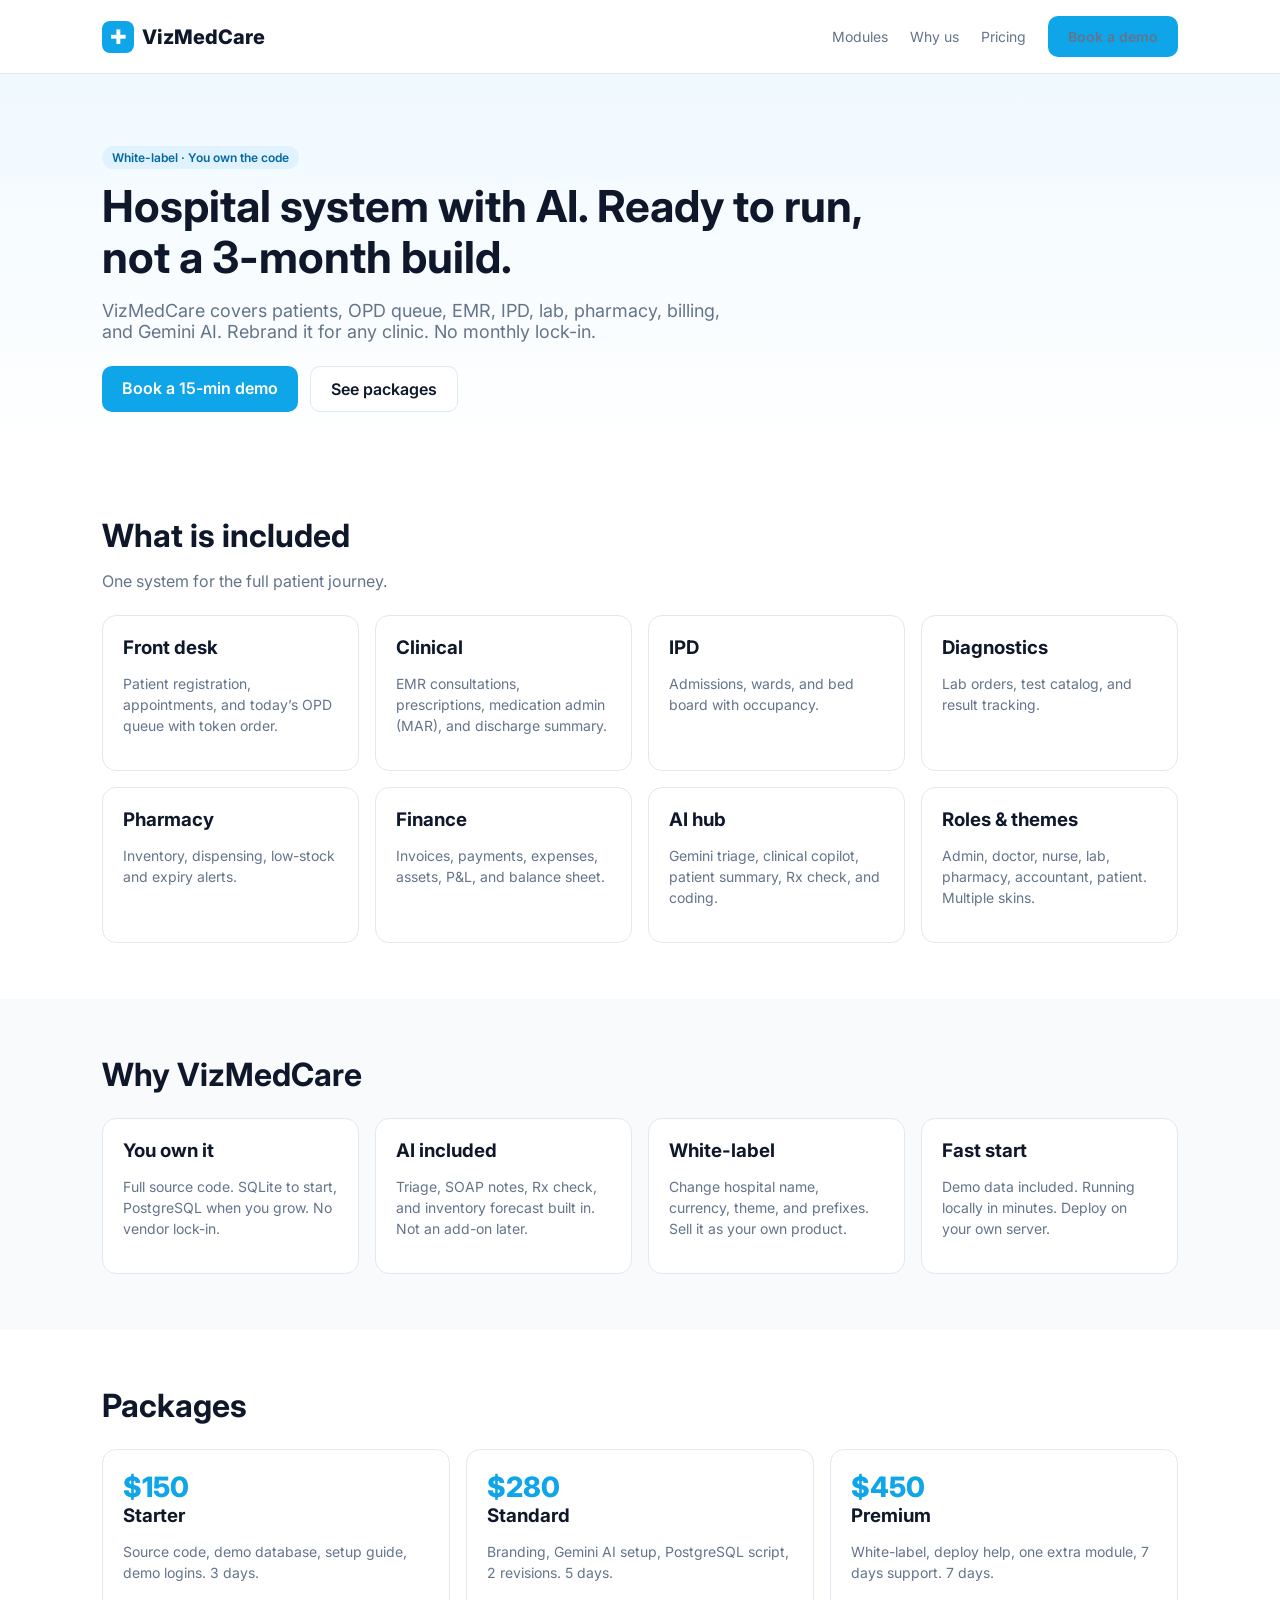
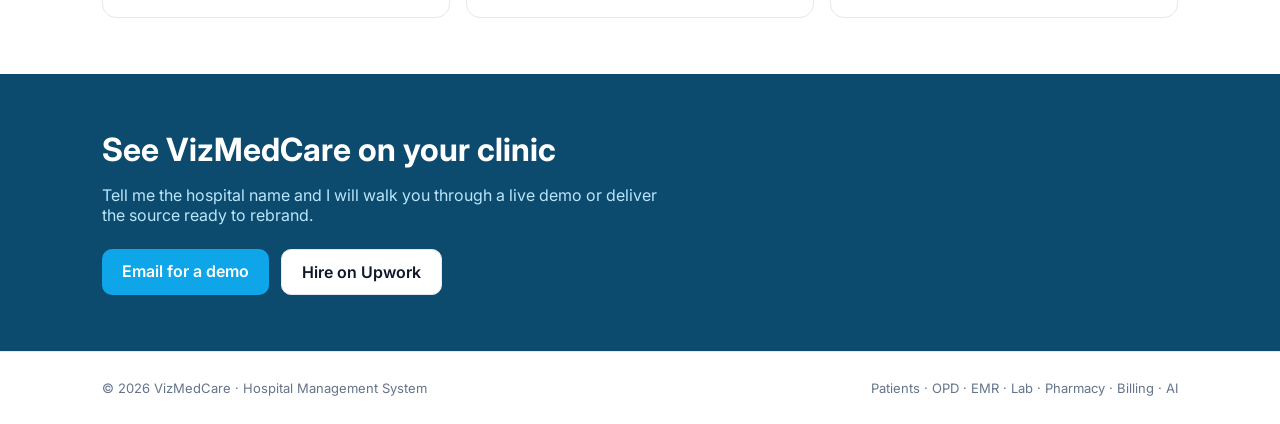
==== marketing/index.html @ f9dc9d74 "Add VizMedCare marketing landing page" ====
<!DOCTYPE html>
<html lang="en">
<head>
<meta charset="UTF-8">
<meta name="viewport" content="width=device-width, initial-scale=1">
<title>VizMedCare — Hospital Management System You Own</title>
<meta name="description" content="White-label hospital management system with EMR, OPD, pharmacy, billing, and AI. You own the source code.">
<link rel="preconnect" href="https://fonts.googleapis.com">
<link href="https://fonts.googleapis.com/css2?family=Inter:wght@400;500;600;700;800&display=swap" rel="stylesheet">
<style>
:root{--brand:#0ea5e9;--ink:#0f172a;--muted:#64748b;--bg:#f8fafc;--card:#fff;--line:#e2e8f0}
*{box-sizing:border-box}body{margin:0;font-family:Inter,system-ui,sans-serif;color:var(--ink);background:#fff}
a{color:inherit;text-decoration:none}
.nav{display:flex;justify-content:space-between;align-items:center;padding:16px 8%;border-bottom:1px solid var(--line);position:sticky;top:0;background:#fff;z-index:10}
.logo{font-weight:800;font-size:20px;display:flex;align-items:center;gap:8px}
.logo span{background:var(--brand);color:#fff;width:32px;height:32px;border-radius:8px;display:grid;place-items:center}
.nav a{margin-left:18px;font-size:14px;color:var(--muted)}
.btn{display:inline-block;background:var(--brand);color:#fff;padding:12px 20px;border-radius:10px;font-weight:600;border:0}
.btn.ghost{background:#fff;color:var(--ink);border:1px solid var(--line)}
.hero{padding:72px 8% 48px;background:linear-gradient(180deg,#f0f9ff, #fff)}
.hero h1{font-size:44px;line-height:1.15;margin:0 0 16px;max-width:760px}
.hero p{font-size:18px;color:var(--muted);max-width:640px}
.cta{display:flex;gap:12px;margin-top:24px;flex-wrap:wrap}
.section{padding:56px 8%}
.section h2{font-size:32px;margin:0 0 12px}
.grid{display:grid;grid-template-columns:repeat(auto-fit,minmax(240px,1fr));gap:16px;margin-top:24px}
.card{background:var(--card);border:1px solid var(--line);border-radius:14px;padding:20px}
.card h3{margin:0 0 8px}
.card p,.card li{color:var(--muted);font-size:14px;line-height:1.5}
.price{font-size:28px;font-weight:800;color:var(--brand)}
.footer{padding:28px 8%;border-top:1px solid var(--line);color:var(--muted);font-size:13px;display:flex;justify-content:space-between;flex-wrap:wrap;gap:8px}
.badge{display:inline-block;background:#e0f2fe;color:#0369a1;padding:4px 10px;border-radius:999px;font-size:12px;font-weight:600;margin-bottom:12px}
@media(max-width:700px){.hero h1{font-size:32px}}
</style>
</head>
<body>
<nav class="nav">
  <div class="logo"><span>✚</span> VizMedCare</div>
  <div>
    <a href="#modules">Modules</a>
    <a href="#why">Why us</a>
    <a href="#pricing">Pricing</a>
    <a class="btn" href="#contact" style="margin-left:18px">Book a demo</a>
  </div>
</nav>

<header class="hero">
  <div class="badge">White-label · You own the code</div>
  <h1>Hospital system with AI. Ready to run, not a 3-month build.</h1>
  <p>VizMedCare covers patients, OPD queue, EMR, IPD, lab, pharmacy, billing, and Gemini AI. Rebrand it for any clinic. No monthly lock-in.</p>
  <div class="cta">
    <a class="btn" href="#contact">Book a 15-min demo</a>
    <a class="btn ghost" href="#pricing">See packages</a>
  </div>
</header>

<section class="section" id="modules">
  <h2>What is included</h2>
  <p style="color:var(--muted)">One system for the full patient journey.</p>
  <div class="grid">
    <div class="card"><h3>Front desk</h3><p>Patient registration, appointments, and today’s OPD queue with token order.</p></div>
    <div class="card"><h3>Clinical</h3><p>EMR consultations, prescriptions, medication admin (MAR), and discharge summary.</p></div>
    <div class="card"><h3>IPD</h3><p>Admissions, wards, and bed board with occupancy.</p></div>
    <div class="card"><h3>Diagnostics</h3><p>Lab orders, test catalog, and result tracking.</p></div>
    <div class="card"><h3>Pharmacy</h3><p>Inventory, dispensing, low-stock and expiry alerts.</p></div>
    <div class="card"><h3>Finance</h3><p>Invoices, payments, expenses, assets, P&L, and balance sheet.</p></div>
    <div class="card"><h3>AI hub</h3><p>Gemini triage, clinical copilot, patient summary, Rx check, and coding.</p></div>
    <div class="card"><h3>Roles & themes</h3><p>Admin, doctor, nurse, lab, pharmacy, accountant, patient. Multiple skins.</p></div>
  </div>
</section>

<section class="section" id="why" style="background:var(--bg)">
  <h2>Why VizMedCare</h2>
  <div class="grid">
    <div class="card"><h3>You own it</h3><p>Full source code. SQLite to start, PostgreSQL when you grow. No vendor lock-in.</p></div>
    <div class="card"><h3>AI included</h3><p>Triage, SOAP notes, Rx check, and inventory forecast built in. Not an add-on later.</p></div>
    <div class="card"><h3>White-label</h3><p>Change hospital name, currency, theme, and prefixes. Sell it as your own product.</p></div>
    <div class="card"><h3>Fast start</h3><p>Demo data included. Running locally in minutes. Deploy on your own server.</p></div>
  </div>
</section>

<section class="section" id="pricing">
  <h2>Packages</h2>
  <div class="grid">
    <div class="card"><div class="price">$150</div><h3>Starter</h3><p>Source code, demo database, setup guide, demo logins. 3 days.</p></div>
    <div class="card"><div class="price">$280</div><h3>Standard</h3><p>Branding, Gemini AI setup, PostgreSQL script, 2 revisions. 5 days.</p></div>
    <div class="card"><div class="price">$450</div><h3>Premium</h3><p>White-label, deploy help, one extra module, 7 days support. 7 days.</p></div>
  </div>
</section>

<section class="section" id="contact" style="background:#0c4a6e;color:#fff">
  <h2 style="color:#fff">See VizMedCare on your clinic</h2>
  <p style="color:#bae6fd;max-width:560px">Tell me the hospital name and I will walk you through a live demo or deliver the source ready to rebrand.</p>
  <div class="cta">
    <a class="btn" href="mailto:info@vizmedcare.com">Email for a demo</a>
    <a class="btn ghost" href="https://www.upwork.com" target="_blank">Hire on Upwork</a>
  </div>
</section>

<footer class="footer">
  <div>© 2026 VizMedCare · Hospital Management System</div>
  <div>Patients · OPD · EMR · Lab · Pharmacy · Billing · AI</div>
</footer>
</body>
</html>
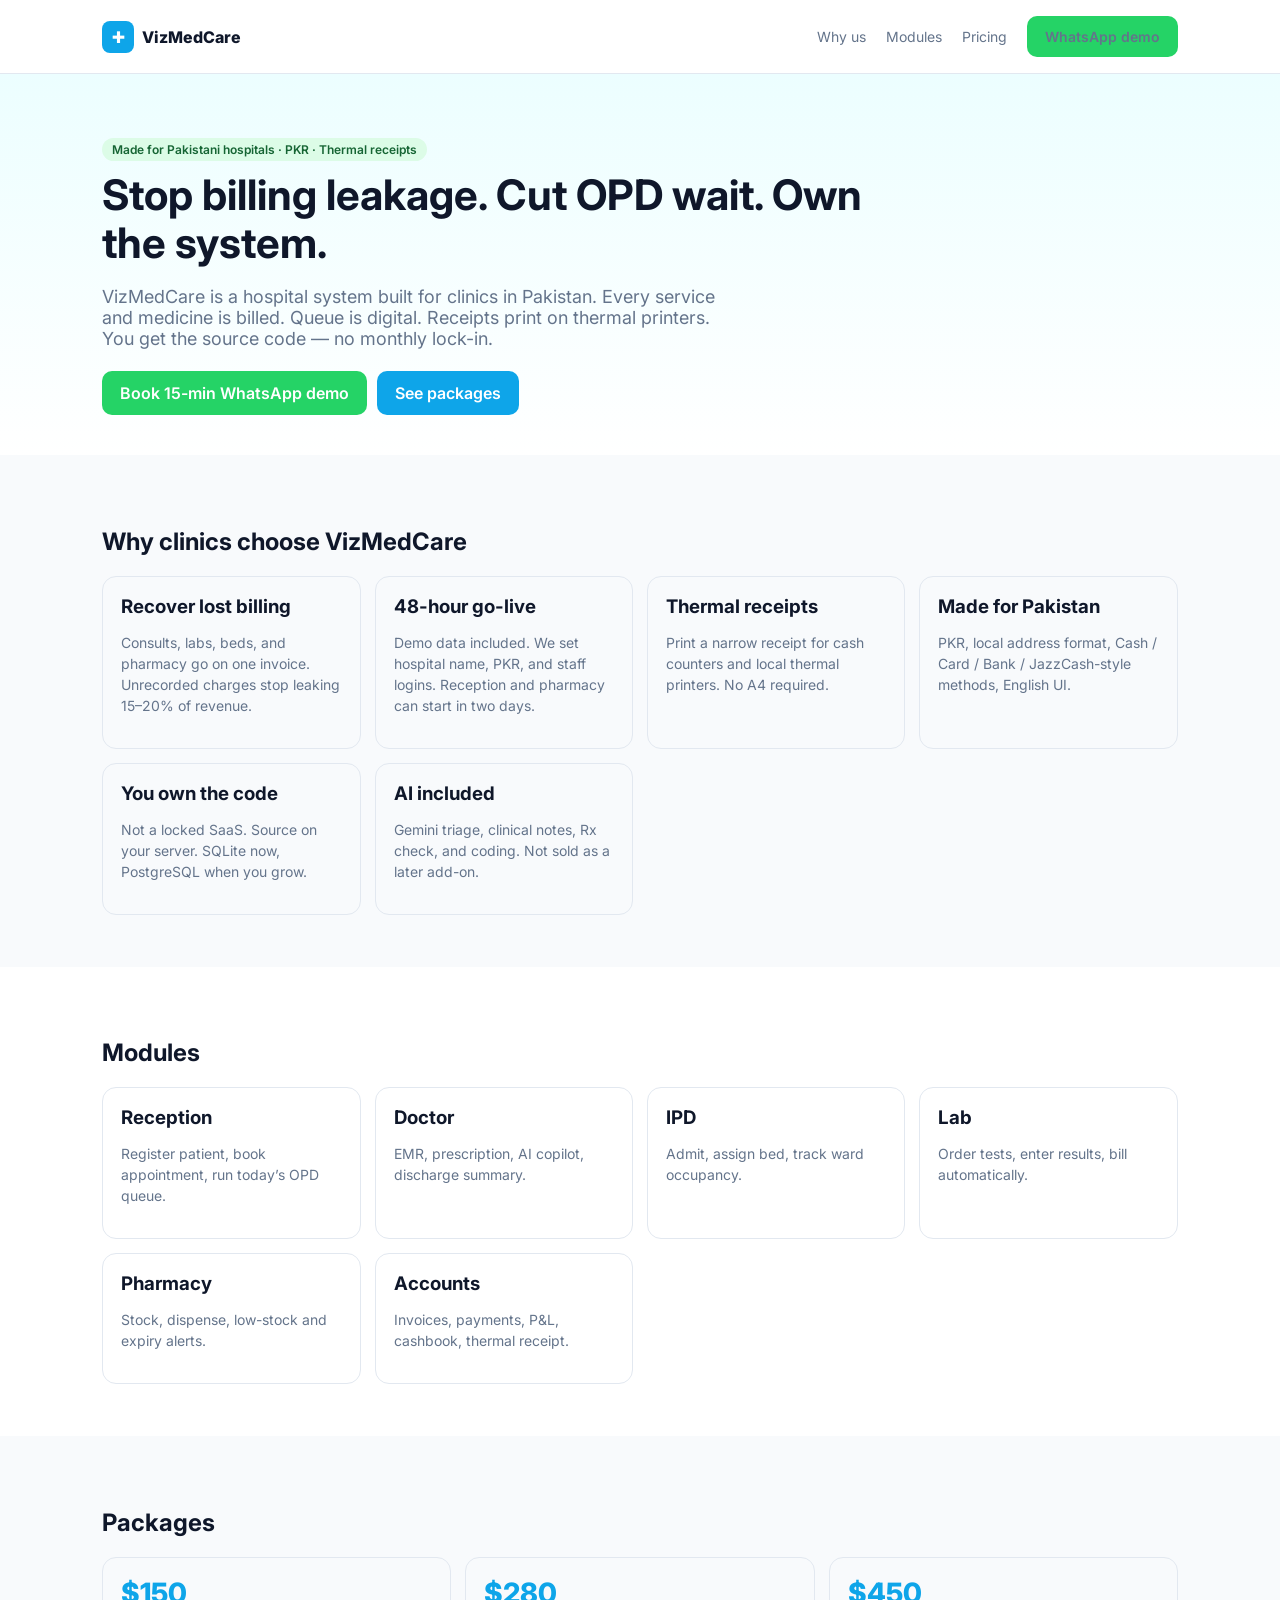
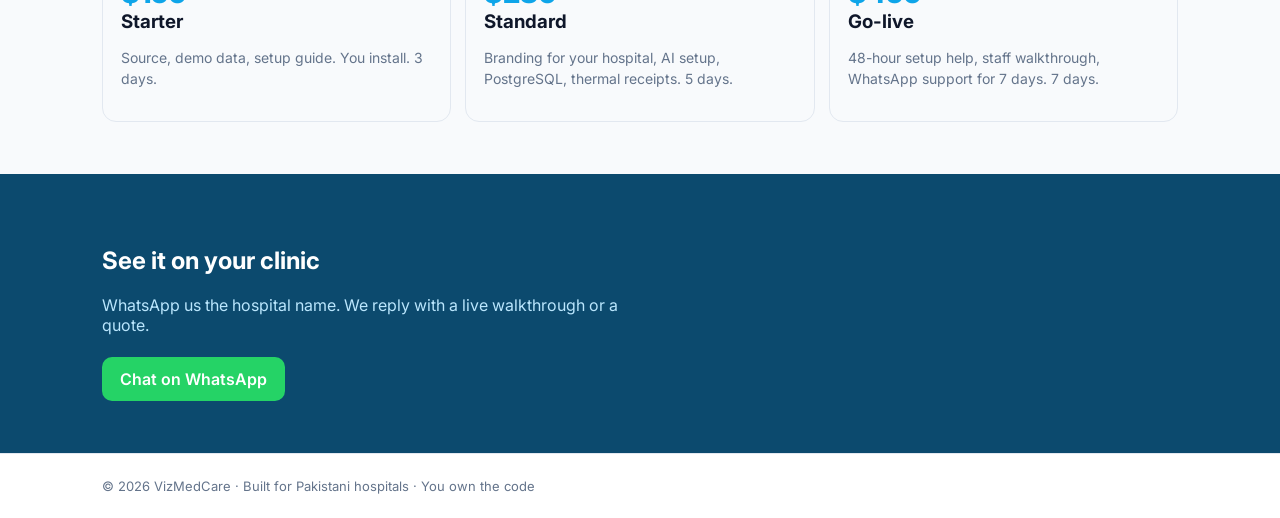
==== commit a9a4e883: "Close HMS-PK gaps: PK focus, WhatsApp, thermal receipt" ====
--- a/marketing/index.html
+++ b/marketing/index.html
@@ -3,103 +3,96 @@
 <head>
 <meta charset="UTF-8">
 <meta name="viewport" content="width=device-width, initial-scale=1">
-<title>VizMedCare — Hospital Management System You Own</title>
-<meta name="description" content="White-label hospital management system with EMR, OPD, pharmacy, billing, and AI. You own the source code.">
-<link rel="preconnect" href="https://fonts.googleapis.com">
+<title>VizMedCare — HMS for Pakistani Hospitals & Clinics</title>
+<meta name="description" content="Stop billing leakage. Cut OPD wait. White-label hospital system for Pakistan with EMR, pharmacy, thermal receipts, and AI. You own the code.">
 <link href="https://fonts.googleapis.com/css2?family=Inter:wght@400;500;600;700;800&display=swap" rel="stylesheet">
 <style>
-:root{--brand:#0ea5e9;--ink:#0f172a;--muted:#64748b;--bg:#f8fafc;--card:#fff;--line:#e2e8f0}
-*{box-sizing:border-box}body{margin:0;font-family:Inter,system-ui,sans-serif;color:var(--ink);background:#fff}
+:root{--brand:#0ea5e9;--ink:#0f172a;--muted:#64748b;--line:#e2e8f0;--bg:#f8fafc}
+*{box-sizing:border-box}body{margin:0;font-family:Inter,system-ui,sans-serif;color:var(--ink)}
 a{color:inherit;text-decoration:none}
 .nav{display:flex;justify-content:space-between;align-items:center;padding:16px 8%;border-bottom:1px solid var(--line);position:sticky;top:0;background:#fff;z-index:10}
-.logo{font-weight:800;font-size:20px;display:flex;align-items:center;gap:8px}
+.logo{font-weight:800;display:flex;align-items:center;gap:8px}
 .logo span{background:var(--brand);color:#fff;width:32px;height:32px;border-radius:8px;display:grid;place-items:center}
-.nav a{margin-left:18px;font-size:14px;color:var(--muted)}
-.btn{display:inline-block;background:var(--brand);color:#fff;padding:12px 20px;border-radius:10px;font-weight:600;border:0}
+.nav a{margin-left:16px;font-size:14px;color:var(--muted)}
+.btn{display:inline-block;background:#25D366;color:#fff;padding:12px 18px;border-radius:10px;font-weight:600}
+.btn.blue{background:var(--brand)}
 .btn.ghost{background:#fff;color:var(--ink);border:1px solid var(--line)}
-.hero{padding:72px 8% 48px;background:linear-gradient(180deg,#f0f9ff, #fff)}
-.hero h1{font-size:44px;line-height:1.15;margin:0 0 16px;max-width:760px}
+.hero{padding:64px 8% 40px;background:linear-gradient(180deg,#ecfeff,#fff)}
+.hero h1{font-size:42px;line-height:1.15;margin:0 0 14px;max-width:780px}
 .hero p{font-size:18px;color:var(--muted);max-width:640px}
-.cta{display:flex;gap:12px;margin-top:24px;flex-wrap:wrap}
-.section{padding:56px 8%}
-.section h2{font-size:32px;margin:0 0 12px}
-.grid{display:grid;grid-template-columns:repeat(auto-fit,minmax(240px,1fr));gap:16px;margin-top:24px}
-.card{background:var(--card);border:1px solid var(--line);border-radius:14px;padding:20px}
-.card h3{margin:0 0 8px}
-.card p,.card li{color:var(--muted);font-size:14px;line-height:1.5}
+.cta{display:flex;gap:10px;margin-top:22px;flex-wrap:wrap}
+.section{padding:52px 8%}
+.grid{display:grid;grid-template-columns:repeat(auto-fit,minmax(240px,1fr));gap:14px;margin-top:20px}
+.card{border:1px solid var(--line);border-radius:14px;padding:18px}
+.card h3{margin:0 0 8px}.card p{color:var(--muted);font-size:14px;line-height:1.5}
 .price{font-size:28px;font-weight:800;color:var(--brand)}
-.footer{padding:28px 8%;border-top:1px solid var(--line);color:var(--muted);font-size:13px;display:flex;justify-content:space-between;flex-wrap:wrap;gap:8px}
-.badge{display:inline-block;background:#e0f2fe;color:#0369a1;padding:4px 10px;border-radius:999px;font-size:12px;font-weight:600;margin-bottom:12px}
-@media(max-width:700px){.hero h1{font-size:32px}}
+.badge{display:inline-block;background:#dcfce7;color:#166534;padding:4px 10px;border-radius:999px;font-size:12px;font-weight:600;margin-bottom:10px}
+.footer{padding:24px 8%;border-top:1px solid var(--line);color:var(--muted);font-size:13px}
+@media(max-width:700px){.hero h1{font-size:30px}}
 </style>
 </head>
 <body>
 <nav class="nav">
   <div class="logo"><span>✚</span> VizMedCare</div>
   <div>
+    <a href="#why">Why us</a>
     <a href="#modules">Modules</a>
-    <a href="#why">Why us</a>
     <a href="#pricing">Pricing</a>
-    <a class="btn" href="#contact" style="margin-left:18px">Book a demo</a>
+    <a class="btn" href="https://wa.me/923001234567?text=Hi%20VizMedCare%2C%20I%20want%20a%2015-min%20demo%20for%20my%20hospital.">WhatsApp demo</a>
   </div>
 </nav>
 
 <header class="hero">
-  <div class="badge">White-label · You own the code</div>
-  <h1>Hospital system with AI. Ready to run, not a 3-month build.</h1>
-  <p>VizMedCare covers patients, OPD queue, EMR, IPD, lab, pharmacy, billing, and Gemini AI. Rebrand it for any clinic. No monthly lock-in.</p>
+  <div class="badge">Made for Pakistani hospitals · PKR · Thermal receipts</div>
+  <h1>Stop billing leakage. Cut OPD wait. Own the system.</h1>
+  <p>VizMedCare is a hospital system built for clinics in Pakistan. Every service and medicine is billed. Queue is digital. Receipts print on thermal printers. You get the source code — no monthly lock-in.</p>
   <div class="cta">
-    <a class="btn" href="#contact">Book a 15-min demo</a>
-    <a class="btn ghost" href="#pricing">See packages</a>
+    <a class="btn" href="https://wa.me/923001234567?text=Hi%20VizMedCare%2C%20I%20want%20a%2015-min%20demo%20for%20my%20hospital.">Book 15-min WhatsApp demo</a>
+    <a class="btn blue" href="#pricing">See packages</a>
   </div>
 </header>
 
-<section class="section" id="modules">
-  <h2>What is included</h2>
-  <p style="color:var(--muted)">One system for the full patient journey.</p>
+<section class="section" id="why" style="background:var(--bg)">
+  <h2>Why clinics choose VizMedCare</h2>
   <div class="grid">
-    <div class="card"><h3>Front desk</h3><p>Patient registration, appointments, and today’s OPD queue with token order.</p></div>
-    <div class="card"><h3>Clinical</h3><p>EMR consultations, prescriptions, medication admin (MAR), and discharge summary.</p></div>
-    <div class="card"><h3>IPD</h3><p>Admissions, wards, and bed board with occupancy.</p></div>
-    <div class="card"><h3>Diagnostics</h3><p>Lab orders, test catalog, and result tracking.</p></div>
-    <div class="card"><h3>Pharmacy</h3><p>Inventory, dispensing, low-stock and expiry alerts.</p></div>
-    <div class="card"><h3>Finance</h3><p>Invoices, payments, expenses, assets, P&L, and balance sheet.</p></div>
-    <div class="card"><h3>AI hub</h3><p>Gemini triage, clinical copilot, patient summary, Rx check, and coding.</p></div>
-    <div class="card"><h3>Roles & themes</h3><p>Admin, doctor, nurse, lab, pharmacy, accountant, patient. Multiple skins.</p></div>
+    <div class="card"><h3>Recover lost billing</h3><p>Consults, labs, beds, and pharmacy go on one invoice. Unrecorded charges stop leaking 15–20% of revenue.</p></div>
+    <div class="card"><h3>48-hour go-live</h3><p>Demo data included. We set hospital name, PKR, and staff logins. Reception and pharmacy can start in two days.</p></div>
+    <div class="card"><h3>Thermal receipts</h3><p>Print a narrow receipt for cash counters and local thermal printers. No A4 required.</p></div>
+    <div class="card"><h3>Made for Pakistan</h3><p>PKR, local address format, Cash / Card / Bank / JazzCash-style methods, English UI.</p></div>
+    <div class="card"><h3>You own the code</h3><p>Not a locked SaaS. Source on your server. SQLite now, PostgreSQL when you grow.</p></div>
+    <div class="card"><h3>AI included</h3><p>Gemini triage, clinical notes, Rx check, and coding. Not sold as a later add-on.</p></div>
   </div>
 </section>
 
-<section class="section" id="why" style="background:var(--bg)">
-  <h2>Why VizMedCare</h2>
+<section class="section" id="modules">
+  <h2>Modules</h2>
   <div class="grid">
-    <div class="card"><h3>You own it</h3><p>Full source code. SQLite to start, PostgreSQL when you grow. No vendor lock-in.</p></div>
-    <div class="card"><h3>AI included</h3><p>Triage, SOAP notes, Rx check, and inventory forecast built in. Not an add-on later.</p></div>
-    <div class="card"><h3>White-label</h3><p>Change hospital name, currency, theme, and prefixes. Sell it as your own product.</p></div>
-    <div class="card"><h3>Fast start</h3><p>Demo data included. Running locally in minutes. Deploy on your own server.</p></div>
+    <div class="card"><h3>Reception</h3><p>Register patient, book appointment, run today’s OPD queue.</p></div>
+    <div class="card"><h3>Doctor</h3><p>EMR, prescription, AI copilot, discharge summary.</p></div>
+    <div class="card"><h3>IPD</h3><p>Admit, assign bed, track ward occupancy.</p></div>
+    <div class="card"><h3>Lab</h3><p>Order tests, enter results, bill automatically.</p></div>
+    <div class="card"><h3>Pharmacy</h3><p>Stock, dispense, low-stock and expiry alerts.</p></div>
+    <div class="card"><h3>Accounts</h3><p>Invoices, payments, P&L, cashbook, thermal receipt.</p></div>
   </div>
 </section>
 
-<section class="section" id="pricing">
+<section class="section" id="pricing" style="background:var(--bg)">
   <h2>Packages</h2>
   <div class="grid">
-    <div class="card"><div class="price">$150</div><h3>Starter</h3><p>Source code, demo database, setup guide, demo logins. 3 days.</p></div>
-    <div class="card"><div class="price">$280</div><h3>Standard</h3><p>Branding, Gemini AI setup, PostgreSQL script, 2 revisions. 5 days.</p></div>
-    <div class="card"><div class="price">$450</div><h3>Premium</h3><p>White-label, deploy help, one extra module, 7 days support. 7 days.</p></div>
+    <div class="card"><div class="price">$150</div><h3>Starter</h3><p>Source, demo data, setup guide. You install. 3 days.</p></div>
+    <div class="card"><div class="price">$280</div><h3>Standard</h3><p>Branding for your hospital, AI setup, PostgreSQL, thermal receipts. 5 days.</p></div>
+    <div class="card"><div class="price">$450</div><h3>Go-live</h3><p>48-hour setup help, staff walkthrough, WhatsApp support for 7 days. 7 days.</p></div>
   </div>
 </section>
 
 <section class="section" id="contact" style="background:#0c4a6e;color:#fff">
-  <h2 style="color:#fff">See VizMedCare on your clinic</h2>
-  <p style="color:#bae6fd;max-width:560px">Tell me the hospital name and I will walk you through a live demo or deliver the source ready to rebrand.</p>
+  <h2 style="color:#fff">See it on your clinic</h2>
+  <p style="color:#bae6fd;max-width:560px">WhatsApp us the hospital name. We reply with a live walkthrough or a quote.</p>
   <div class="cta">
-    <a class="btn" href="mailto:info@vizmedcare.com">Email for a demo</a>
-    <a class="btn ghost" href="https://www.upwork.com" target="_blank">Hire on Upwork</a>
+    <a class="btn" href="https://wa.me/923001234567?text=Hi%20VizMedCare%2C%20I%20want%20a%20demo%20for%20my%20hospital.">Chat on WhatsApp</a>
   </div>
 </section>
 
-<footer class="footer">
-  <div>© 2026 VizMedCare · Hospital Management System</div>
-  <div>Patients · OPD · EMR · Lab · Pharmacy · Billing · AI</div>
-</footer>
+<footer class="footer">© 2026 VizMedCare · Built for Pakistani hospitals · You own the code</footer>
 </body>
 </html>
